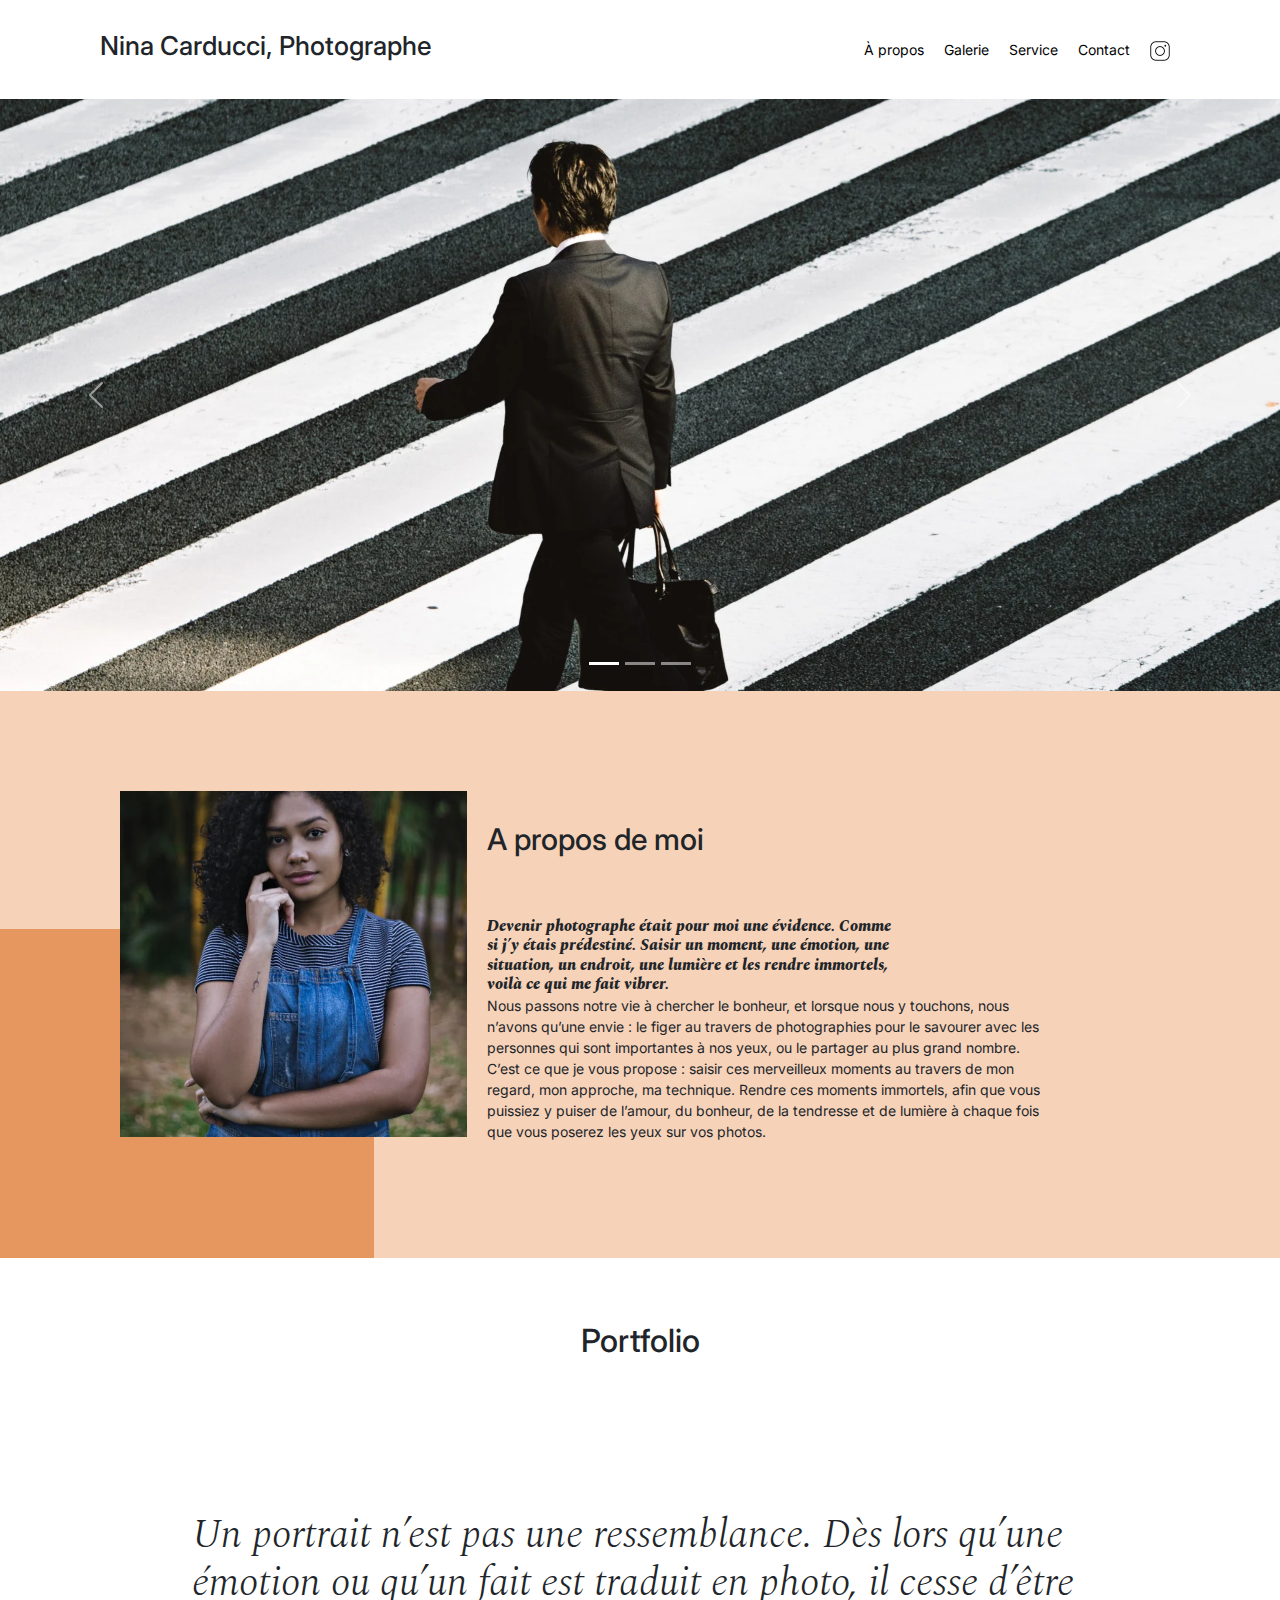
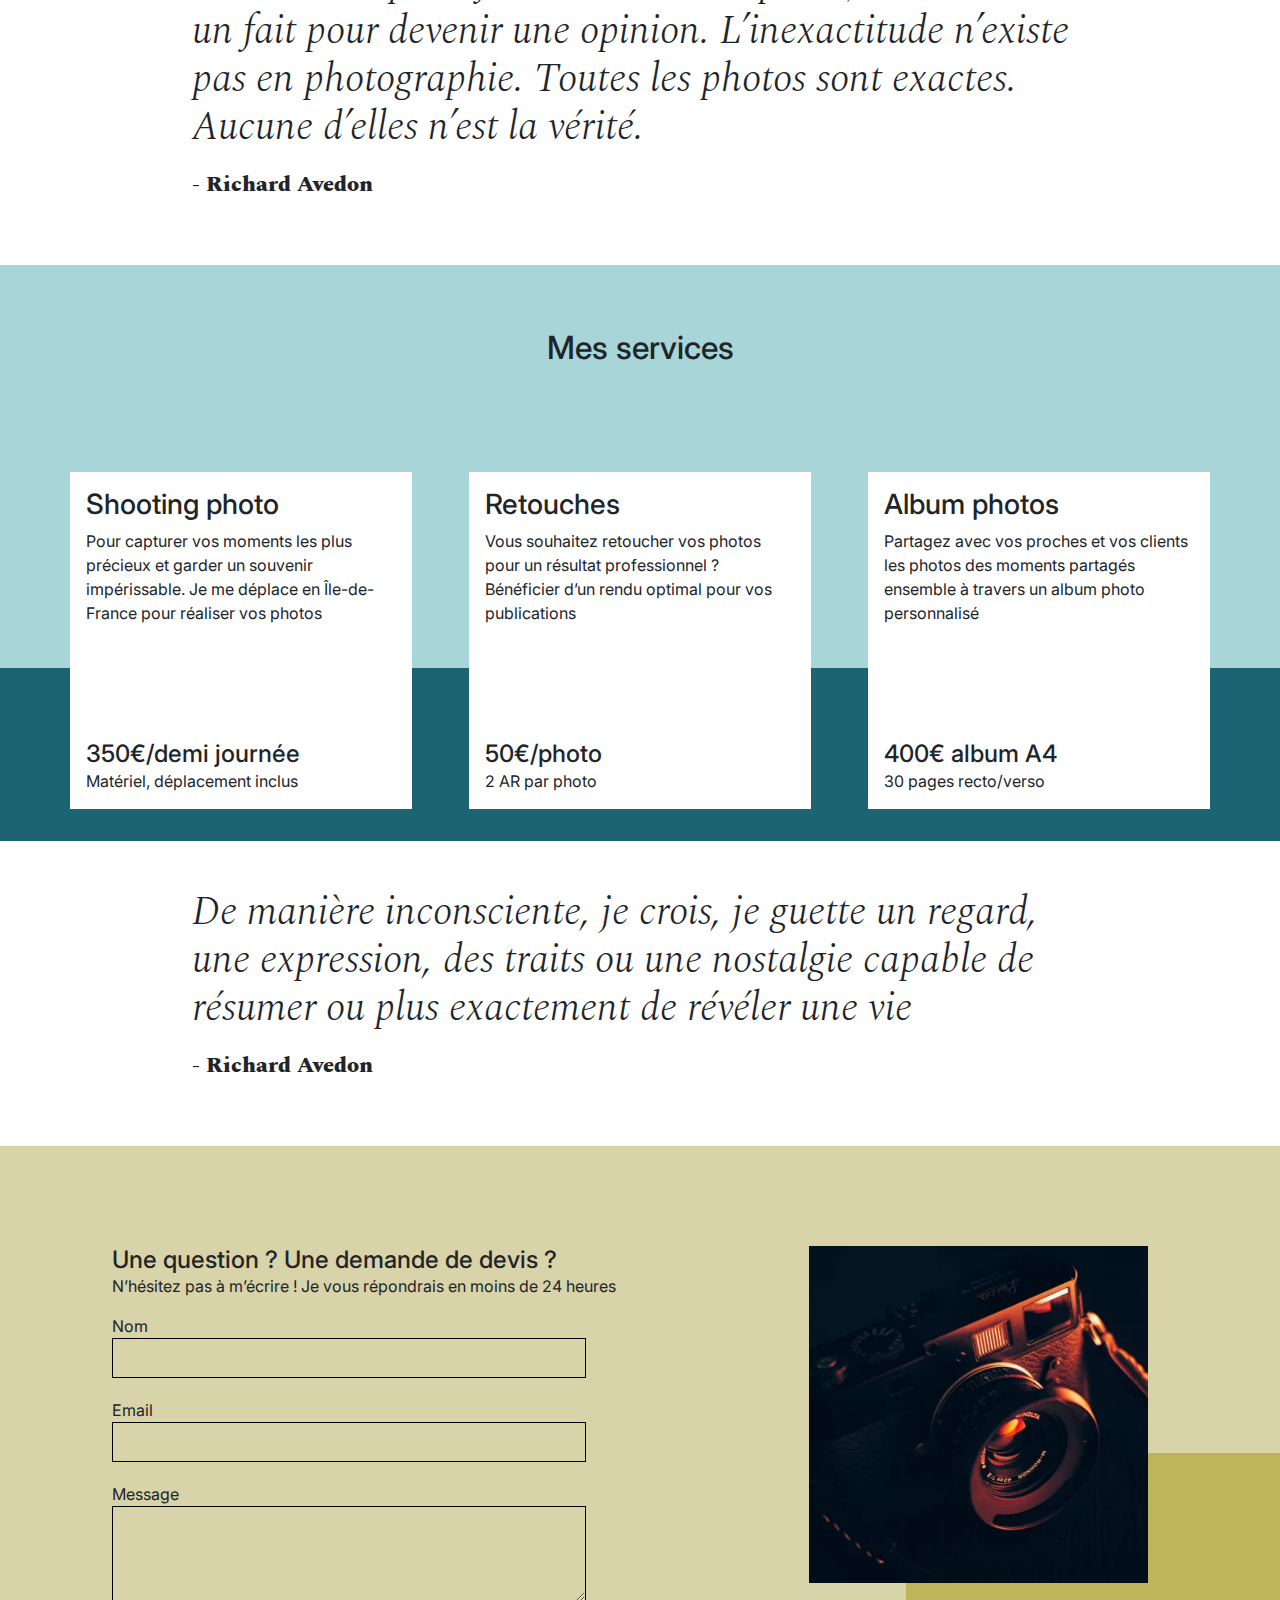
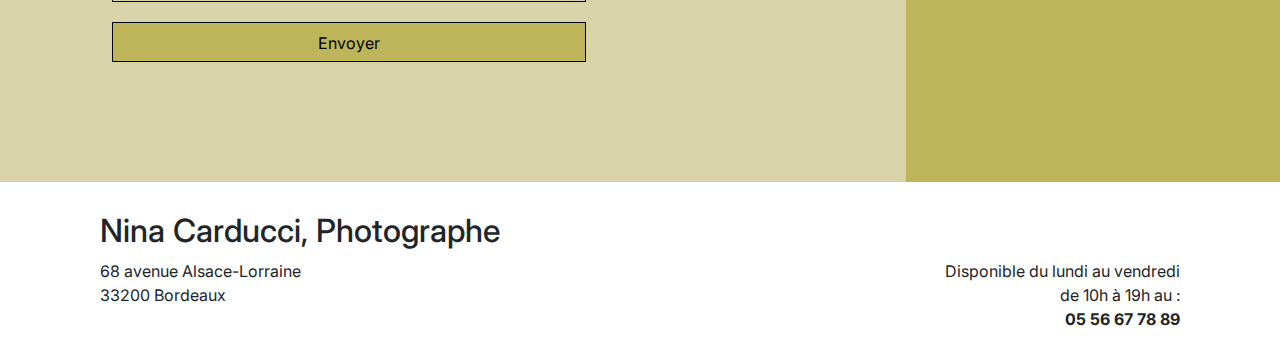
==== nina-carducci-photographe.html @ fe0140e6 "added microdata for local" ====
<!DOCTYPE html>
<!-- added a lang attribute -->
<html lang="fr">
<head>
	<!-- added a title, a meta description and a meta keywoords -->
	<meta charset="UTF-8">
	<title>Nina Caducci, Photographe à Bordeaux</title>
	<meta name="description" content="Une presentation de mon travail de photographe. Une grille des tarifs, un formulaire de contact et mes coordonnées à Bordeaux">
	<meta name="keywords" content="photographe, photographie, évènement, edition, traitement, portfolio, tarifs, Bordeaux">
	<meta name="viewport" content="width=device-width, initial-scale=1.0">
	<link rel="stylesheet" href="./assets/bootstrap/bootstrap.min.css">
	<link rel="stylesheet" href="./assets/style.min.css">
	<script src="https://code.jquery.com/jquery-3.4.1.min.js" integrity="sha256-CSXorXvZcTkaix6Yvo6HppcZGetbYMGWSFlBw8HfCJo=" crossorigin="anonymous"></script>
</head>
<body itemscope itemtype=”http://schema.org/LocalBusiness”>
	<!-- replaced a div for a header -->
<header class="top-header">
	<!-- replaced a h3 for a h1 and added a keyword -->
	<h1 class="name" itemprop="name">Nina Carducci, Photographe</h1>
		<!-- replaced a div for a nav -->
	<nav class="nav">   
		<ul>
			<li><a href="#about">À propos</a></li>
			<li><a href="#gallery">Galerie</a></li>
			<li><a href="#services">Service</a></li>
			<li><a href="#contact">Contact</a></li>
			<li>
				<a class="social-link" href="https://www.instagram.com/ninacarducci.photo/?hl=fr" target="_blank">
					<!-- added a WebP version -->
					<img src="./assets/images/instagram.png" width="40" height="40" alt="Instagram">
				</a>
			</li>
		</ul>
	</nav>
</header>
<!-- added a main section -->
<main>
	<div id="header">
		<div id="carouselExampleIndicators" class="carousel slide" data-bs-ride="carousel">
			<div class="carousel-indicators">
				<button type="button" data-bs-target="#carouselExampleIndicators" data-bs-slide-to="0" class="active" aria-current="true" aria-label="Slide 1"></button>
				<button type="button" data-bs-target="#carouselExampleIndicators" data-bs-slide-to="1" aria-label="Slide 2"></button>
				<button type="button" data-bs-target="#carouselExampleIndicators" data-bs-slide-to="2" aria-label="Slide 3"></button>
			</div>
			<div class="carousel-inner">
				<!-- added a WebP version and an alt description for all images -->
				<div class="carousel-item active">
					<picture>
						<source srcset="./assets/images/slider/pieton.webp" type="image/webp">
						<img src="./assets/images/slider/pieton.jpg" class="d-block w-100" width="1920" height="888" alt="un homme traverse un passage piéton" itemprop="image">
					</picture>
				</div>
				<div class="carousel-item">
					<picture>
						<source srcset="./assets/images/slider/foule.webp" type="image/webp">
						<img fetchpriority="low" src="./assets/images/slider/foule.jpg" class="d-block w-100" width="1920" height="888" alt="gros plan sur un publique de jeunes adultes en joie qui acclame" itemprop="image">
					</picture>
				</div>
				<div class="carousel-item">
					<picture>
						<source srcset="./assets/images/slider/mariés.webp" type="image/webp">
						<img fetchpriority="low" src="./assets/images/slider/mariés.jpg" class="d-block w-100" width="1920" height="888" alt="des mariés s'embrasse au milieu d'un cercle d'invités" itemprop="image">
					</picture>
				</div>
			</div>
			<button class="carousel-control-prev" type="button" data-bs-target="#carouselExampleIndicators" data-bs-slide="prev">
				<span class="carousel-control-prev-icon" aria-hidden="true"></span>
				<span class="visually-hidden">Previous</span>
			</button>
			<button class="carousel-control-next" type="button" data-bs-target="#carouselExampleIndicators" data-bs-slide="next">
				<span class="carousel-control-next-icon" aria-hidden="true"></span>
				<span class="visually-hidden">Next</span>
			</button>
		</div>
	</div>
	<!-- replaced a div for a section -->
	<div id="about">
		<div class="picture left">
			<!-- added a WebP version and an alt description -->
				<picture>
					<source srcset="./assets/images/nina-carducci.webp" type="image/webp">
					<img src="./assets/images/nina-carducci.jpg" width="560" height="558" alt="portrait de Nina Carducci">
				</picture>
		</div>
		<!-- replaced a div for an article -->
		<article id="about-me">
			<!-- replaced a h3 for h2 -->
			<h2 class="about-me__title">A propos de moi</h2>
			<!-- replaced a h6 for a strong -->
			<strong class="about-me__introduction">Devenir photographe était pour moi une évidence. Comme si j’y étais prédestiné. Saisir un moment, une émotion, une situation, un endroit, une lumière et les rendre immortels, voilà ce qui me fait vibrer.</strong>
			<p>Nous passons notre vie à chercher le bonheur, et lorsque nous y touchons, nous n’avons qu’une envie : le figer au travers de photographies pour le savourer avec les personnes qui sont importantes à nos yeux, ou le partager au plus grand nombre.
				C’est ce que je vous propose : saisir ces merveilleux moments au travers de mon regard, mon approche, ma technique. Rendre ces moments immortels, afin que vous puissiez y puiser de l’amour, du bonheur, de la tendresse et de lumière à chaque fois que vous poserez les yeux sur vos photos.</p>
			</article>
		</div>
	<!-- replaced a div for a section -->
	<section id="gallery">
		<!-- replaced a h3 for h2 -->
		<h2 class="title">Portfolio</h2>
		<div class="container py-3">
			<div class="gallery" style="display: none">
				<!-- added a WebP version and an alt description for all images -->
				<img data-gallery-tag="Concert" width="466" height="621"  class="gallery-item" src="./assets/images/gallery/concerts/concert-1.jpg" alt="concert et jeu de lumière vu depuis la foule" itemprop="image">
				<img data-gallery-tag="Entreprises" width="466" height="669" class="gallery-item" src="./assets/images/gallery/entreprise/entreprise-1.jpg" alt="portrait d'un cadre en costume" itemprop="image">
				<img data-gallery-tag="Entreprises" width="650" height="440" class="gallery-item" src="./assets/images/gallery/entreprise/entreprise-2.jpg" alt="une employée sourrit à un collègue hors champ" itemprop="image">
				<img data-gallery-tag="Mariages" width="550" height="440" class="gallery-item" src="./assets/images/gallery/mariage/marriage-1.jpg" alt="gros plan sur les mains des mariés qui s'attrapent du bout des doigts" itemprop="image">
				<img data-gallery-tag="Portrait" width="466" height="698" class="gallery-item" src="./assets/images/gallery/portraits/portrait-1.jpg" alt="portrait d'un homme qui ferme les yeux" itemprop="image">
				<img data-gallery-tag="Mariages" width="466" height="699" class="gallery-item" src="./assets/images/gallery/mariage/marriage-2.jpg" alt="portrait de mariés complices devant un palmier" itemprop="image">
				<img data-gallery-tag="Portrait" width="466" height="700" class="gallery-item" src="./assets/images/gallery/portraits/portrait-2.jpg" alt="portrait d'une jeune femme derrière un grillage" itemprop="image">
				<img data-gallery-tag="Concert" width="660" height="440" class="gallery-item" src="./assets/images/gallery/concerts/concert-2.jpg" alt="gros plan sur un chanteur sur scène avec jeu de fumées" itemprop="image">
				<img data-gallery-tag="Entreprises" width="719" height="440" class="gallery-item" src="./assets/images/gallery/entreprise/entreprise-3.jpg" alt="une employée devant son ordinateur rit à un collègue hors champ" itemprop="image">
			</div>
		</div>
		<!-- replaced a div for an aside -->
		<aside class="quote">
			<figure>
				<blockquote>
					<!-- replaced h1 for p and added some parameters to quote__text class -->
					<p class="quote__text">Un portrait n’est pas une ressemblance. Dès lors qu’une émotion ou qu’un fait est traduit en photo, il cesse d’être un fait pour devenir une opinion. L’inexactitude n’existe pas en photographie. Toutes les photos sont exactes. Aucune d’elles n’est la vérité.</p>
				</blockquote>
				<figcaption class="quote__author">- Richard Avedon</figcaption>
			</figure>
		</aside>
	</section>
	<!-- replaced a div for a section -->
	<section id="services">
		<!-- replaced a h3 for h2 -->
		<h2 class="title">Mes services</h2>
		<div class="container">
			<!-- replaced a div for an article -->
			<article class="service">
				<div class="service__description">
					<h3>Shooting photo</h3>
					<p>Pour capturer vos moments les plus précieux et garder un souvenir impérissable. Je me déplace en Île-de-France pour réaliser vos photos</p>
				</div>
				<div class="service__price">
					<h4 itemprop="priceRange">350€/demi journée</h4>
					<span>Matériel, déplacement inclus</span>
				</div>
	
			</article>
			<!-- replaced a div for an article -->
			<article class="service">
				<div class="service__description">
					<h3>Retouches</h3>
					<p>Vous souhaitez retoucher vos photos pour un résultat professionnel ? Bénéficier d’un rendu optimal pour vos publications</p>
				</div>
				<div class="service__price">
					<h4 itemprop="priceRange">50€/photo</h4>
					<span>2 AR par photo</span>
				</div>
			</article>
			<!-- replaced a div for an article -->
			<article class="service">
				<div class="service__description">
					<h3>Album photos</h3>
					<p>Partagez avec vos proches et vos clients les photos des moments partagés ensemble à travers un album photo personnalisé</p>
				</div>
				<div class="service__price">
					<h4 itemprop="priceRange">400€ album A4</h4>
					<span>30 pages recto/verso</span>
				</div>
			</article>
		</div>
	</section>
	<!-- replaced a div for an aside -->
	<aside class="quote">
		<figure>
			<blockquote>
				<!-- replaced h1 for p and added some parameters to quote__text class -->
				<p class="quote__text">De manière inconsciente, je crois, je guette un regard, une expression, des traits ou une nostalgie capable de résumer ou plus exactement de révéler une vie</p>
			</blockquote>
			<figcaption class="quote__author">- Richard Avedon</figcaption>
		</figure>
	</aside>
	<!-- replaced a div for a section -->
	<section id="contact">
		<div class="container">
			<div class="form-container">
				<h4>Une question ? Une demande de devis ?</h4>
				<p> N’hésitez pas à m’écrire ! Je vous répondrais en moins de 24 heures</p>
				<form action="#" method="post">
					<label for="nom">Nom</label>
					<input type="text" name="nom" id="nom">
					<label for="email">Email</label>
					<input type="email" name="email" id="email">
					<label for="message">Message</label>
					<textarea name="message" id="message" cols="30" rows="10"></textarea>
					<input type="submit" value="Envoyer">
				</form>
			</div>
			<div class="picture right">
				<picture>
					<source srcset="./assets/images/camera.webp" type="image/webp">
					<img src="./assets/images/camera.jpg" width="419" height="418" alt="clair obscur d'un appareil Leïca">
				</picture>
			</div>
		</div>
	</section>
</main>
<!-- added a footer with an adress info -->
<footer>
	<h2 itemprop="name">Nina Carducci, Photographe</h2>
	<div class="infos">
		<article class="location" itemprop="address" itemscope itemtype="https://schema.org/PostalAddress">
			<p itemprop="streetAddress">68 avenue Alsace-Lorraine</p>
			<span itemprop="postalCode">33200</span><span> </span><span itemprop=”addressLocality”>Bordeaux</span>
		</article>
		<article class="phone">
			<time itemprop="openingHours" datetime="Mo-Fr 10:00-19:00">Disponible du lundi au vendredi</time>
			<p>de 10h à 19h au :</p>
			<strong itemprop="telephone">05 56 67 78 89</strong>
		</article>
	</div>
</footer>
<script src="./assets/bootstrap/bootstrap.bundle.min.js"></script>
<script src="./assets/scripts.js"></script>
<script src="./assets/maugallery.js"></script>
<link rel="preconnect" href="https://fonts.gstatic.com" crossorigin>
<link rel="preload" as="style" href="https://fonts.googleapis.com/css2?family=Inter&family=Spectral:ital,wght@0,400;1,300;1,400;1,800&display=swap">
<link rel="stylesheet" href="https://fonts.googleapis.com/css2?family=Inter&family=Spectral:ital,wght@0,400;1,300;1,400;1,800&display=swap">
</body>
</html>
---- assets/style.min.css ----
body{max-width:1920px;margin:auto}*{font-family:Inter;font-style:normal}.top-header{background-color:#fff;position:sticky;top:0;z-index:1000;display:flex;justify-content:space-between;padding-inline:100px;padding-block:30px;align-items:center}.top-header .name{font-size:26px}.nav ul{display:flex;list-style-type:none;font-size:14px;margin-bottom:0}.nav li{padding-inline:10px}.nav a{text-decoration:none;color:#000}.social-link img{width:20px;height:auto}#about{display:flex;background-color:#f6d2b8;padding-inline:100px;padding-block:100px;position:relative}.picture.left::before{content:' ';background-color:#e5975f;width:374px;height:329px;position:absolute;bottom:0;left:0;z-index:-1}.picture{flex:1;margin:0 20px;z-index:0}.picture img{width:100%;height:auto}#about-me{flex:2}.about-me__title{margin-top:1em;margin-bottom:60px;font-size:30px}.about-me__introduction{display:inline-block;font-family:Spectral;font-weight:800;font-style:italic;line-height:1.2;width:60%}#about-me p{width:80%;font-size:14px}.title{text-align:center;padding-block:2em}.gallery .nav{justify-content:center}.nav-pills .nav-link.active,.nav-pills .show>.nav-link{color:#fff;background-color:#807732;border-radius:0}.nav-pills .nav-link{color:#000}.item-column{position:relative;margin-bottom:0!important;padding:0}.item-column::after{content:"";display:block;padding-bottom:100%}.gallery-item{position:absolute;width:100%;height:100%;object-fit:cover;padding:.5em}.mg-next,.mg-prev{width:30px;height:30px;border-radius:00%;justify-content:center;align-items:center;display:flex;font-size:24px}.quote{font-family:Spectral;font-style:italic;width:70%;margin:auto;padding-block:3em}.quote__text{font-family:Spectral;font-style:italic;font-weight:300;font-size:2.5rem;margin:0 0 .5rem 0;line-height:1.2}.quote__author{font-family:Spectral;font-weight:800;font-size:22px}#services{margin:auto;background-color:#a8d5d8;position:relative}#services .container::before{content:' ';background-color:#1c6474;position:absolute;width:100%;height:30%;bottom:0;left:0;z-index:0}#services .container{justify-content:space-between;display:flex;padding:2em 0}.service{background-color:#fff;max-width:390px;width:30%;height:337px;padding:1em;display:flex;flex-direction:column;justify-content:space-between;z-index:1}#contact{margin:auto;background-color:#d8d3a8;position:relative;padding-inline:100px;padding-block:100px}#contact .container{display:flex}.picture.right::before{content:' ';background-color:#beb45a;width:374px;height:329px;position:absolute;bottom:0;right:0;z-index:-1}.form-container{flex:2}form{display:flex;flex-direction:column;width:70%;align-items:flex-start}form input{width:100%;background-color:transparent;border:solid 1px;height:2.5em;margin-bottom:20px}form textarea{width:100%;background-color:transparent;border:solid 1px;height:5em;line-height:2.5em;font-size:1.2em;margin-bottom:20px}input[type=submit]{background-color:#beb45a;padding:.5em 1em}footer{display:flex;flex-direction:column;width:100%;padding:30px 100px}footer p,h4{margin:0}footer .infos{display:flex;flex-direction:row;justify-content:space-between}footer .infos .phone{display:flex;flex-direction:column;align-items:flex-end}@media all and (max-width:1180px){.picture{flex:2}#about,#contact .container{align-items:center}.about-me__title{margin-top:0;margin-bottom:1em}#about-me h6,#about-me p{width:100%}}@media all and (max-width:1000px){#about{flex-direction:column}.picture{width:50%}.picture.left::before{width:100%;height:30%;position:absolute;bottom:auto;top:0;left:0;z-index:-1}.about-me__title{text-align:center;margin-top:1em}#services .container{flex-direction:column}.service{width:100%;max-width:100%;height:auto;margin:2em 0}.service__description{margin-bottom:1em}#services .container::before{width:30%;height:100%;bottom:0;right:0;left:auto;z-index:0}#contact .container{flex-direction:column}#contact .picture.right{margin-top:1em}.picture.right::before{width:100%;height:30%;position:absolute;bottom:0;right:0;z-index:-1}}@media all and (max-width:650px){.top-header{flex-direction:column;padding-inline:0}.top-header .nav,.top-header .nav ul{width:100%;padding:0}.top-header .nav li{flex:1;padding-block:1em;text-align:center}.picture.left::before,.picture.right::before{height:150px}#services .container{align-items:center}.service{max-width:90%}#about,#contact{padding-inline:2em;padding-block:2em}form{width:100%}.picture{width:80%}footer .infos{flex-direction:column}footer .infos .phone{display:flex;flex-direction:column;align-items:flex-start;margin-top:10px}}
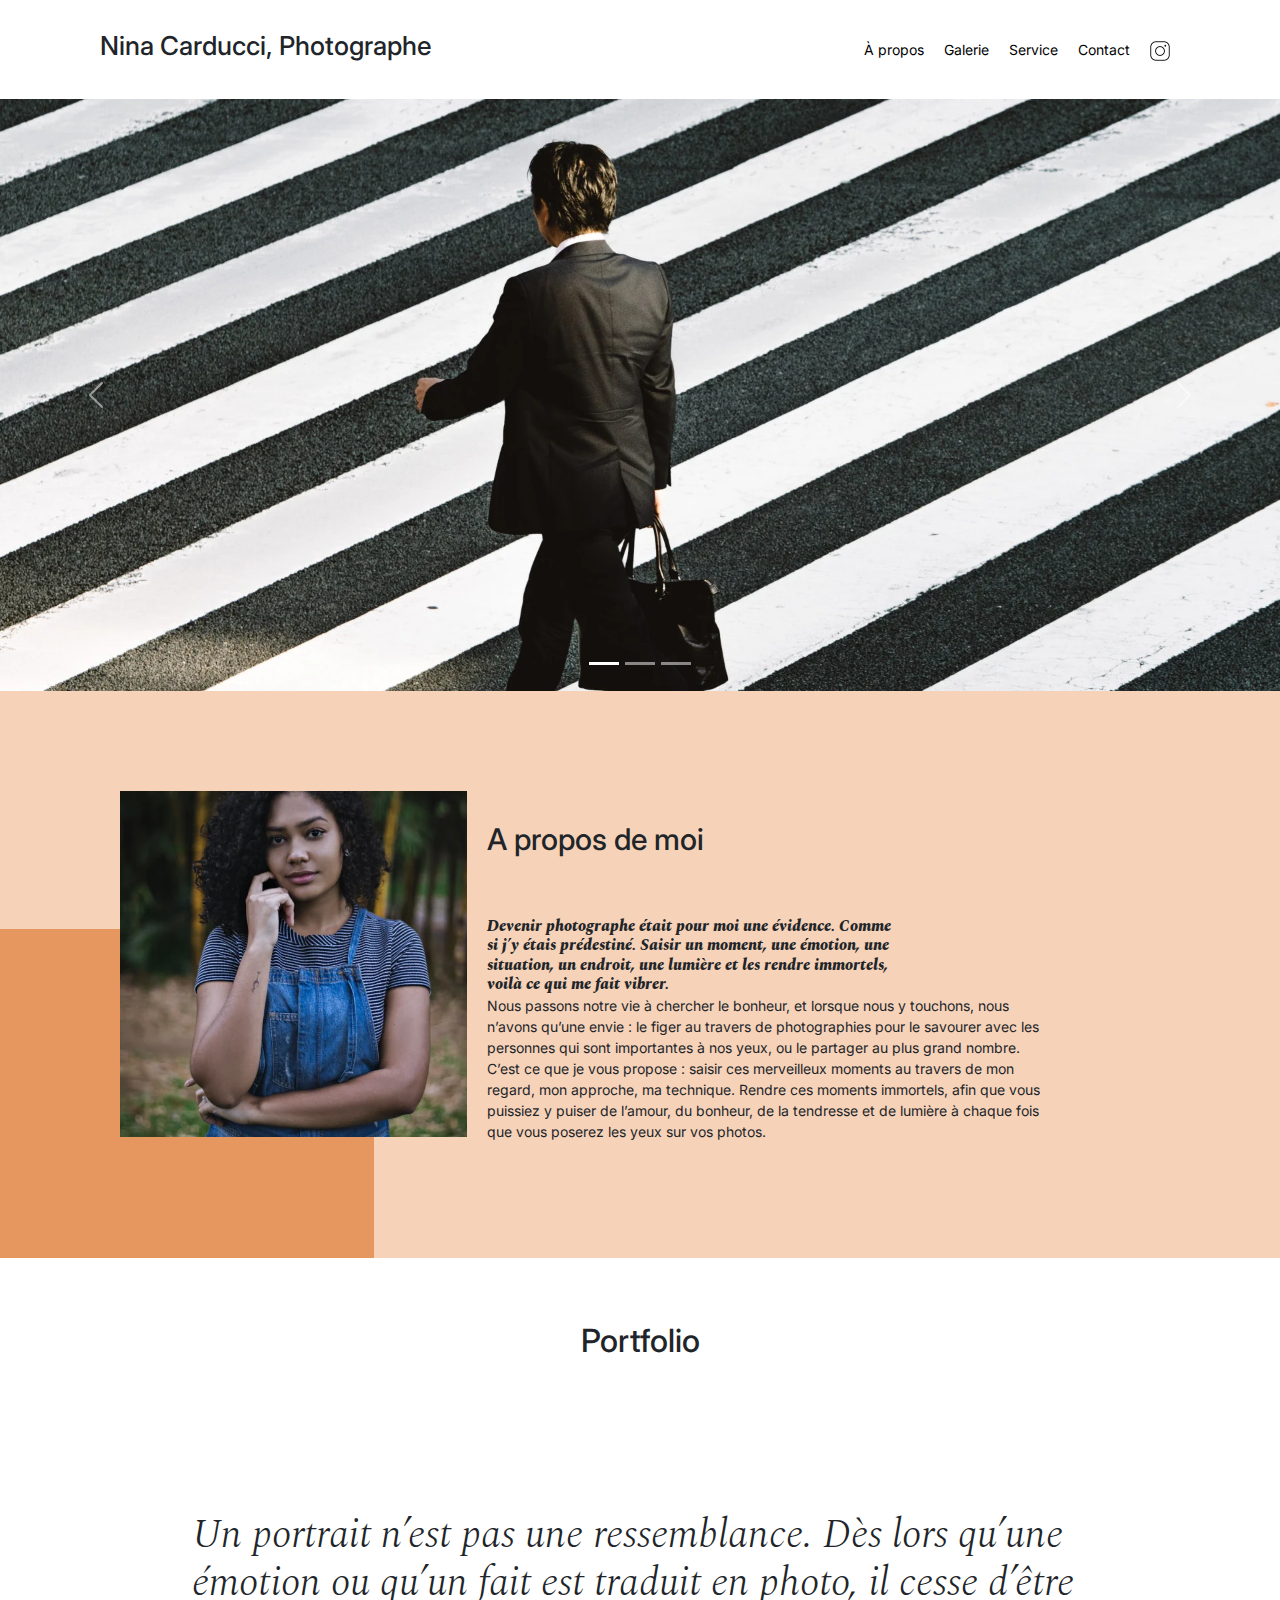
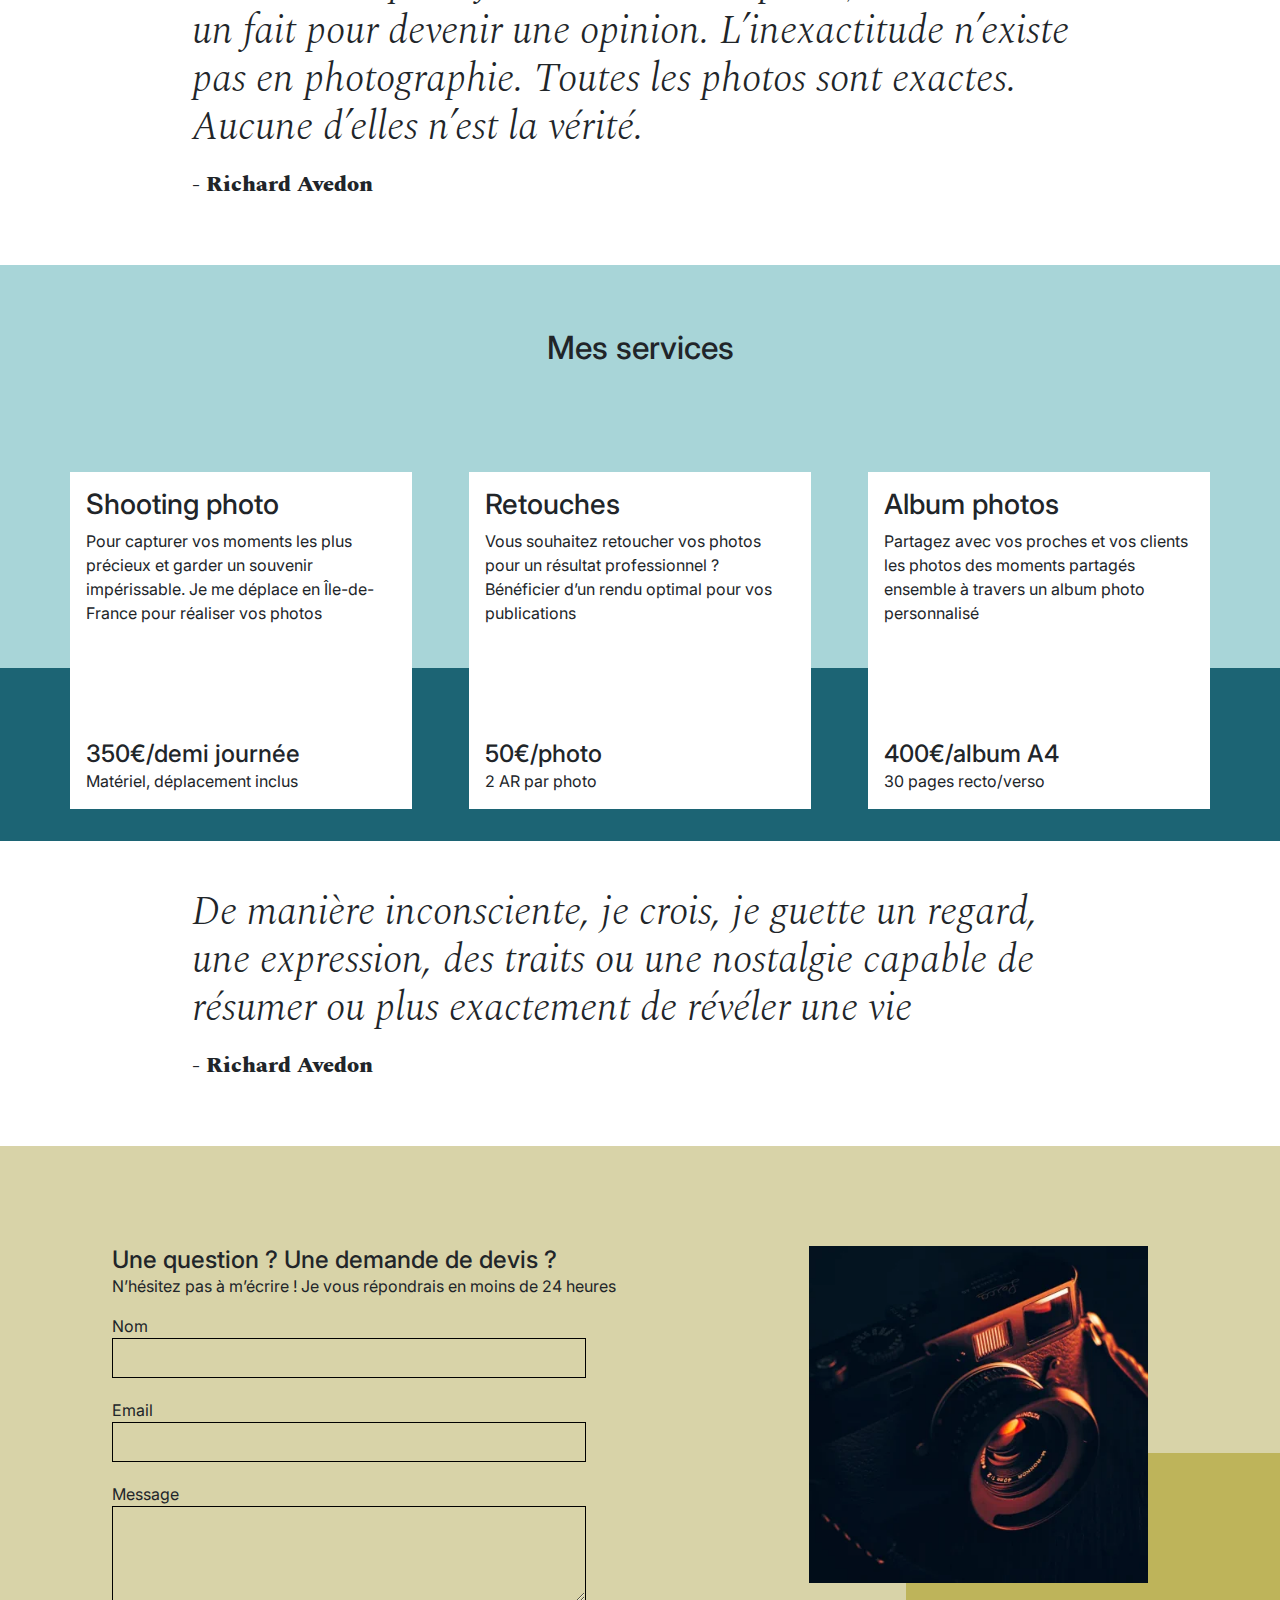
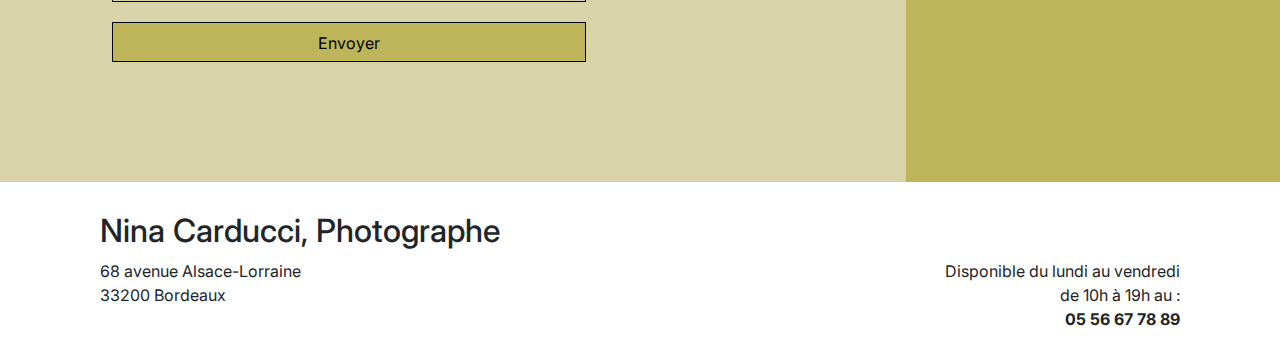
==== commit 996f3005: "extended location" ====
--- a/nina-carducci-photographe.html
+++ b/nina-carducci-photographe.html
@@ -4,13 +4,22 @@
 <head>
 	<!-- added a title, a meta description and a meta keywoords -->
 	<meta charset="UTF-8">
-	<title>Nina Caducci, Photographe à Bordeaux</title>
-	<meta name="description" content="Une presentation de mon travail de photographe. Une grille des tarifs, un formulaire de contact et mes coordonnées à Bordeaux">
+	<title>Nina Caducci, Photographe à Bordeaux et en Île-de-France</title>
+	<meta name="description" content="Une presentation de mon travail de photographe et une grille de mes tarifs.">
 	<meta name="keywords" content="photographe, photographie, évènement, edition, traitement, portfolio, tarifs, Bordeaux">
 	<meta name="viewport" content="width=device-width, initial-scale=1.0">
 	<link rel="stylesheet" href="./assets/bootstrap/bootstrap.min.css">
 	<link rel="stylesheet" href="./assets/style.min.css">
 	<script src="https://code.jquery.com/jquery-3.4.1.min.js" integrity="sha256-CSXorXvZcTkaix6Yvo6HppcZGetbYMGWSFlBw8HfCJo=" crossorigin="anonymous"></script>
+	<!-- Open Graph data -->
+	<meta property="og:title" content="Nina Caducci, Photographe à Bordeaux et en Île-de-France"/>
+	<meta property="og:type" content="website"/>
+	<meta property="og:url" content="https://alwestdeden.github.io/Projet9_new/nina-carducci-photographe.html"/>
+	<meta property="og:image" content="https://alwestdeden.github.io/Projet9_new/assets/images/nina-carducci.jpg"/>
+	<meta property="og:description" content="Une presentation de mon travail de photographe et une grille de mes tarifs."/>
+	<!-- Twitter Card data -->
+	<meta name="twitter:card" content="summary">
+	<meta name="twitter:image" content="https://alwestdeden.github.io/Projet9_new/assets/images/nina-carducci.jpg">
 </head>
 <body itemscope itemtype=”http://schema.org/LocalBusiness”>
 	<!-- replaced a div for a header -->
@@ -156,7 +165,7 @@
 					<p>Partagez avec vos proches et vos clients les photos des moments partagés ensemble à travers un album photo personnalisé</p>
 				</div>
 				<div class="service__price">
-					<h4 itemprop="priceRange">400€ album A4</h4>
+					<h4 itemprop="priceRange">400€/album A4</h4>
 					<span>30 pages recto/verso</span>
 				</div>
 			</article>
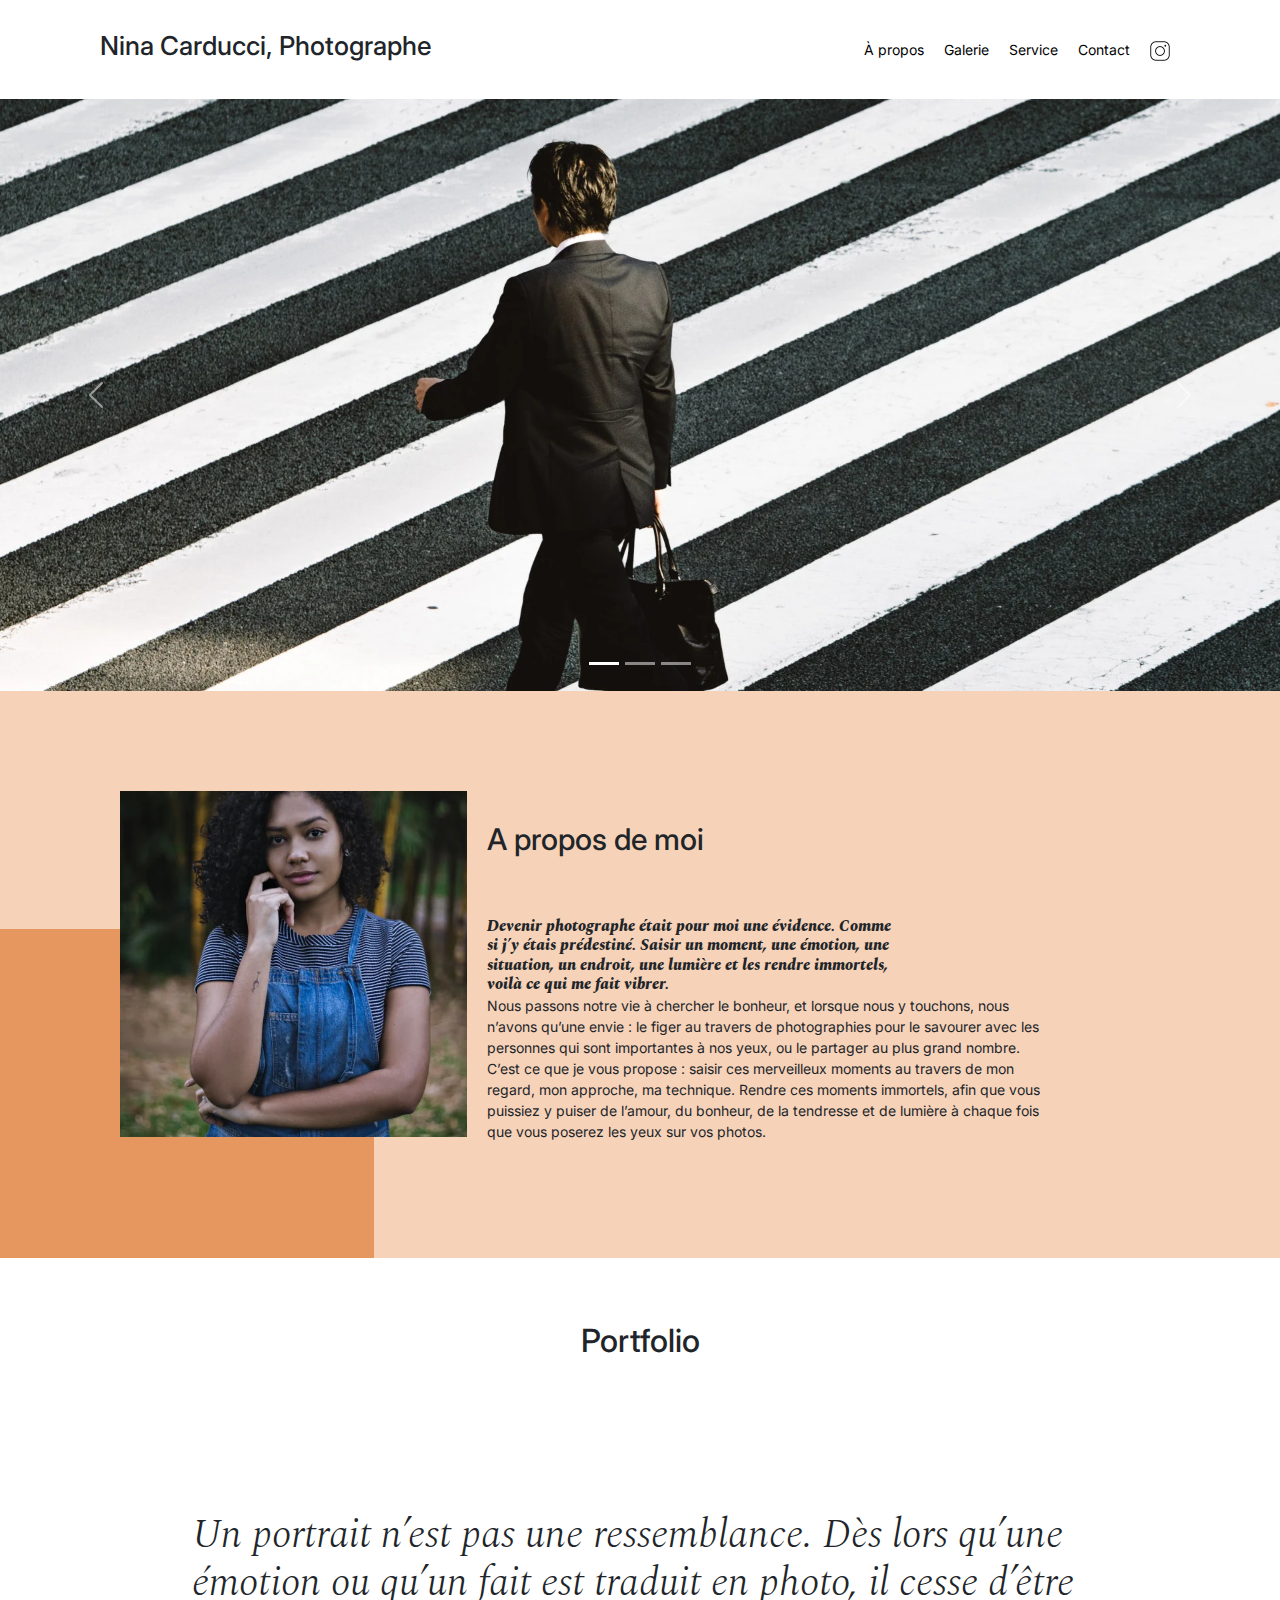
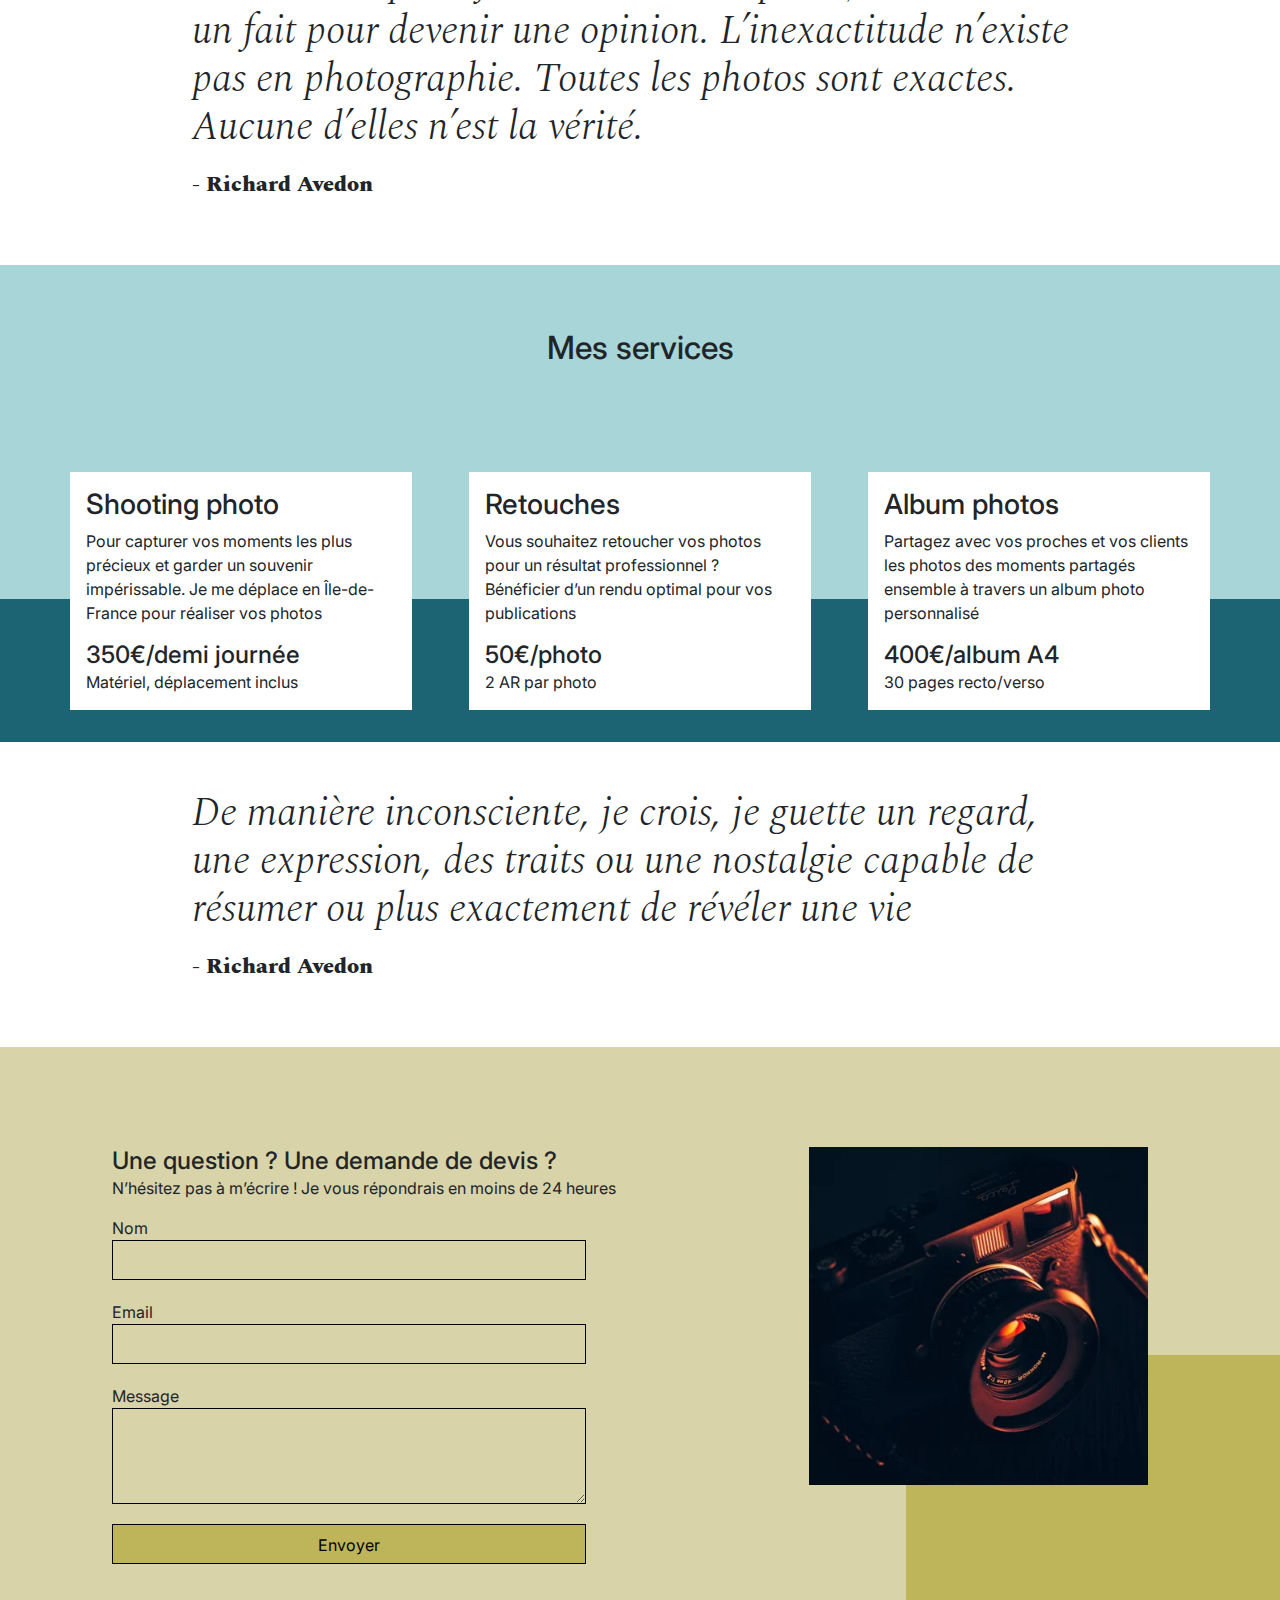
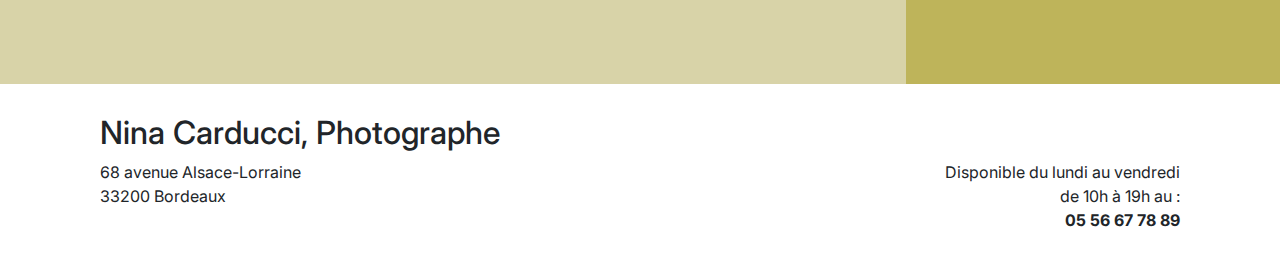
==== commit 33abbbf8: "added tab navigation" ====
--- a/nina-carducci-photographe.html
+++ b/nina-carducci-photographe.html
@@ -12,29 +12,29 @@
 	<link rel="stylesheet" href="./assets/style.min.css">
 	<script src="https://code.jquery.com/jquery-3.4.1.min.js" integrity="sha256-CSXorXvZcTkaix6Yvo6HppcZGetbYMGWSFlBw8HfCJo=" crossorigin="anonymous"></script>
 	<!-- Open Graph data -->
-	<meta property="og:title" content="Nina Caducci, Photographe à Bordeaux et en Île-de-France"/>
-	<meta property="og:type" content="website"/>
-	<meta property="og:url" content="https://alwestdeden.github.io/Projet9_new/nina-carducci-photographe.html"/>
-	<meta property="og:image" content="https://alwestdeden.github.io/Projet9_new/assets/images/nina-carducci.jpg"/>
-	<meta property="og:description" content="Une presentation de mon travail de photographe et une grille de mes tarifs."/>
+	<meta property="og:title" content="Nina Caducci, Photographe à Bordeaux et en Île-de-France">
+	<meta property="og:type" content="website">
+	<meta property="og:url" content="https://alwestdeden.github.io/Projet9_new/nina-carducci-photographe.html">
+	<meta property="og:image" content="https://alwestdeden.github.io/Projet9_new/assets/images/nina-carducci.jpg">
+	<meta property="og:description" content="Une presentation de mon travail de photographe et une grille de mes tarifs.">
 	<!-- Twitter Card data -->
 	<meta name="twitter:card" content="summary">
 	<meta name="twitter:image" content="https://alwestdeden.github.io/Projet9_new/assets/images/nina-carducci.jpg">
 </head>
-<body itemscope itemtype=”http://schema.org/LocalBusiness”>
+<body itemscope itemtype="https://schema.org/LocalBusiness">
 	<!-- replaced a div for a header -->
 <header class="top-header">
 	<!-- replaced a h3 for a h1 and added a keyword -->
-	<h1 class="name" itemprop="name">Nina Carducci, Photographe</h1>
+	<h1 class="name" itemprop="name" tabindex="1">Nina Carducci, Photographe</h1>
 		<!-- replaced a div for a nav -->
 	<nav class="nav">   
 		<ul>
-			<li><a href="#about">À propos</a></li>
-			<li><a href="#gallery">Galerie</a></li>
-			<li><a href="#services">Service</a></li>
-			<li><a href="#contact">Contact</a></li>
+			<li><a href="#about" tabindex="1">À propos</a></li>
+			<li><a href="#gallery" tabindex="2">Galerie</a></li>
+			<li><a href="#services" tabindex="3">Service</a></li>
+			<li><a href="#contact" tabindex="4">Contact</a></li>
 			<li>
-				<a class="social-link" href="https://www.instagram.com/ninacarducci.photo/?hl=fr" target="_blank">
+				<a class="social-link" href="https://www.instagram.com/ninacarducci.photo/?hl=fr" target="_blank" tabindex="5">
 					<!-- added a WebP version -->
 					<img src="./assets/images/instagram.png" width="40" height="40" alt="Instagram">
 				</a>
@@ -45,30 +45,30 @@
 <!-- added a main section -->
 <main>
 	<div id="header">
-		<div id="carouselExampleIndicators" class="carousel slide" data-bs-ride="carousel">
+		<div id="carouselExampleIndicators" class="carousel slide" data-bs-ride="carousel" aria-roledescription="carousel">
 			<div class="carousel-indicators">
-				<button type="button" data-bs-target="#carouselExampleIndicators" data-bs-slide-to="0" class="active" aria-current="true" aria-label="Slide 1"></button>
-				<button type="button" data-bs-target="#carouselExampleIndicators" data-bs-slide-to="1" aria-label="Slide 2"></button>
-				<button type="button" data-bs-target="#carouselExampleIndicators" data-bs-slide-to="2" aria-label="Slide 3"></button>
+				<button type="button" data-bs-target="#carouselExampleIndicators" data-bs-slide-to="0" class="active" aria-current="true" aria-label="Image 1" tabindex="8"></button>
+				<button type="button" data-bs-target="#carouselExampleIndicators" data-bs-slide-to="1" aria-label="Image 2" tabindex="9"></button>
+				<button type="button" data-bs-target="#carouselExampleIndicators" data-bs-slide-to="2" aria-label="Image 3" tabindex="10"></button>
 			</div>
 			<div class="carousel-inner">
 				<!-- added a WebP version and an alt description for all images -->
-				<div class="carousel-item active">
+				<div class="carousel-item active" aria-live="polite">
 					<picture>
 						<source srcset="./assets/images/slider/pieton.webp" type="image/webp">
-						<img src="./assets/images/slider/pieton.jpg" class="d-block w-100" width="1920" height="888" alt="un homme traverse un passage piéton" itemprop="image">
+						<img src="./assets/images/slider/pieton.jpg" class="d-block w-100" width="1920" height="888" alt="un homme traverse un passage piéton" itemprop="image" aria-roledescription="slide" aria-label="Image 1">
 					</picture>
 				</div>
 				<div class="carousel-item">
 					<picture>
 						<source srcset="./assets/images/slider/foule.webp" type="image/webp">
-						<img fetchpriority="low" src="./assets/images/slider/foule.jpg" class="d-block w-100" width="1920" height="888" alt="gros plan sur un publique de jeunes adultes en joie qui acclame" itemprop="image">
+						<img fetchpriority="low" src="./assets/images/slider/foule.jpg" class="d-block w-100" width="1920" height="888" alt="gros plan sur un publique de jeunes adultes en joie qui acclame" itemprop="image" aria-roledescription="slide" aria-label="Image 2">
 					</picture>
 				</div>
 				<div class="carousel-item">
 					<picture>
 						<source srcset="./assets/images/slider/mariés.webp" type="image/webp">
-						<img fetchpriority="low" src="./assets/images/slider/mariés.jpg" class="d-block w-100" width="1920" height="888" alt="des mariés s'embrasse au milieu d'un cercle d'invités" itemprop="image">
+						<img fetchpriority="low" src="./assets/images/slider/mariés.jpg" class="d-block w-100" width="1920" height="888" alt="des mariés s'embrasse au milieu d'un cercle d'invités" itemprop="image" aria-roledescription="slide" aria-label="Image 3">
 					</picture>
 				</div>
 			</div>
@@ -96,8 +96,8 @@
 			<!-- replaced a h3 for h2 -->
 			<h2 class="about-me__title">A propos de moi</h2>
 			<!-- replaced a h6 for a strong -->
-			<strong class="about-me__introduction">Devenir photographe était pour moi une évidence. Comme si j’y étais prédestiné. Saisir un moment, une émotion, une situation, un endroit, une lumière et les rendre immortels, voilà ce qui me fait vibrer.</strong>
-			<p>Nous passons notre vie à chercher le bonheur, et lorsque nous y touchons, nous n’avons qu’une envie : le figer au travers de photographies pour le savourer avec les personnes qui sont importantes à nos yeux, ou le partager au plus grand nombre.
+			<strong class="about-me__introduction" tabindex="6">Devenir photographe était pour moi une évidence. Comme si j’y étais prédestiné. Saisir un moment, une émotion, une situation, un endroit, une lumière et les rendre immortels, voilà ce qui me fait vibrer.</strong>
+			<p tabindex="7">Nous passons notre vie à chercher le bonheur, et lorsque nous y touchons, nous n’avons qu’une envie : le figer au travers de photographies pour le savourer avec les personnes qui sont importantes à nos yeux, ou le partager au plus grand nombre.
 				C’est ce que je vous propose : saisir ces merveilleux moments au travers de mon regard, mon approche, ma technique. Rendre ces moments immortels, afin que vous puissiez y puiser de l’amour, du bonheur, de la tendresse et de lumière à chaque fois que vous poserez les yeux sur vos photos.</p>
 			</article>
 		</div>
@@ -108,15 +108,15 @@
 		<div class="container py-3">
 			<div class="gallery" style="display: none">
 				<!-- added a WebP version and an alt description for all images -->
-				<img data-gallery-tag="Concert" width="466" height="621"  class="gallery-item" src="./assets/images/gallery/concerts/concert-1.jpg" alt="concert et jeu de lumière vu depuis la foule" itemprop="image">
-				<img data-gallery-tag="Entreprises" width="466" height="669" class="gallery-item" src="./assets/images/gallery/entreprise/entreprise-1.jpg" alt="portrait d'un cadre en costume" itemprop="image">
-				<img data-gallery-tag="Entreprises" width="650" height="440" class="gallery-item" src="./assets/images/gallery/entreprise/entreprise-2.jpg" alt="une employée sourrit à un collègue hors champ" itemprop="image">
-				<img data-gallery-tag="Mariages" width="550" height="440" class="gallery-item" src="./assets/images/gallery/mariage/marriage-1.jpg" alt="gros plan sur les mains des mariés qui s'attrapent du bout des doigts" itemprop="image">
-				<img data-gallery-tag="Portrait" width="466" height="698" class="gallery-item" src="./assets/images/gallery/portraits/portrait-1.jpg" alt="portrait d'un homme qui ferme les yeux" itemprop="image">
-				<img data-gallery-tag="Mariages" width="466" height="699" class="gallery-item" src="./assets/images/gallery/mariage/marriage-2.jpg" alt="portrait de mariés complices devant un palmier" itemprop="image">
-				<img data-gallery-tag="Portrait" width="466" height="700" class="gallery-item" src="./assets/images/gallery/portraits/portrait-2.jpg" alt="portrait d'une jeune femme derrière un grillage" itemprop="image">
-				<img data-gallery-tag="Concert" width="660" height="440" class="gallery-item" src="./assets/images/gallery/concerts/concert-2.jpg" alt="gros plan sur un chanteur sur scène avec jeu de fumées" itemprop="image">
-				<img data-gallery-tag="Entreprises" width="719" height="440" class="gallery-item" src="./assets/images/gallery/entreprise/entreprise-3.jpg" alt="une employée devant son ordinateur rit à un collègue hors champ" itemprop="image">
+				<img data-gallery-tag="Concert" width="466" height="621"  class="gallery-item" src="./assets/images/gallery/concerts/concert-1.jpg" alt="concert et jeu de lumière vu depuis la foule" itemprop="image" tabindex="11">
+				<img data-gallery-tag="Entreprises" width="466" height="669" class="gallery-item" src="./assets/images/gallery/entreprise/entreprise-1.jpg" alt="portrait d'un cadre en costume" itemprop="image" tabindex="12">
+				<img data-gallery-tag="Entreprises" width="650" height="440" class="gallery-item" src="./assets/images/gallery/entreprise/entreprise-2.jpg" alt="une employée sourrit à un collègue hors champ" itemprop="image" tabindex="13">
+				<img data-gallery-tag="Mariages" width="550" height="440" class="gallery-item" src="./assets/images/gallery/mariage/marriage-1.jpg" alt="gros plan sur les mains des mariés qui s'attrapent du bout des doigts" itemprop="image" tabindex="14">
+				<img data-gallery-tag="Portrait" width="466" height="698" class="gallery-item" src="./assets/images/gallery/portraits/portrait-1.jpg" alt="portrait d'un homme qui ferme les yeux" itemprop="image" tabindex="15">
+				<img data-gallery-tag="Mariages" width="466" height="699" class="gallery-item" src="./assets/images/gallery/mariage/marriage-2.jpg" alt="portrait de mariés complices devant un palmier" itemprop="image" tabindex="16">
+				<img data-gallery-tag="Portrait" width="466" height="700" class="gallery-item" src="./assets/images/gallery/portraits/portrait-2.jpg" alt="portrait d'une jeune femme derrière un grillage" itemprop="image" tabindex="17">
+				<img data-gallery-tag="Concert" width="660" height="440" class="gallery-item" src="./assets/images/gallery/concerts/concert-2.jpg" alt="gros plan sur un chanteur sur scène avec jeu de fumées" itemprop="image" tabindex="18">
+				<img data-gallery-tag="Entreprises" width="719" height="440" class="gallery-item" src="./assets/images/gallery/entreprise/entreprise-3.jpg" alt="une employée devant son ordinateur rit à un collègue hors champ" itemprop="image" tabindex="19">
 			</div>
 		</div>
 		<!-- replaced a div for an aside -->
@@ -138,11 +138,11 @@
 			<!-- replaced a div for an article -->
 			<article class="service">
 				<div class="service__description">
-					<h3>Shooting photo</h3>
+					<h3 tabindex="20">Shooting photo</h3>
 					<p>Pour capturer vos moments les plus précieux et garder un souvenir impérissable. Je me déplace en Île-de-France pour réaliser vos photos</p>
 				</div>
 				<div class="service__price">
-					<h4 itemprop="priceRange">350€/demi journée</h4>
+					<h4 itemprop="priceRange" tabindex="21">350€/demi journée</h4>
 					<span>Matériel, déplacement inclus</span>
 				</div>
 	
@@ -150,22 +150,22 @@
 			<!-- replaced a div for an article -->
 			<article class="service">
 				<div class="service__description">
-					<h3>Retouches</h3>
+					<h3 tabindex="22">Retouches</h3>
 					<p>Vous souhaitez retoucher vos photos pour un résultat professionnel ? Bénéficier d’un rendu optimal pour vos publications</p>
 				</div>
 				<div class="service__price">
-					<h4 itemprop="priceRange">50€/photo</h4>
+					<h4 itemprop="priceRange" tabindex="23">50€/photo</h4>
 					<span>2 AR par photo</span>
 				</div>
 			</article>
 			<!-- replaced a div for an article -->
 			<article class="service">
 				<div class="service__description">
-					<h3>Album photos</h3>
+					<h3 tabindex="24">Album photos</h3>
 					<p>Partagez avec vos proches et vos clients les photos des moments partagés ensemble à travers un album photo personnalisé</p>
 				</div>
 				<div class="service__price">
-					<h4 itemprop="priceRange">400€/album A4</h4>
+					<h4 itemprop="priceRange" tabindex="25">400€/album A4</h4>
 					<span>30 pages recto/verso</span>
 				</div>
 			</article>
@@ -189,12 +189,12 @@
 				<p> N’hésitez pas à m’écrire ! Je vous répondrais en moins de 24 heures</p>
 				<form action="#" method="post">
 					<label for="nom">Nom</label>
-					<input type="text" name="nom" id="nom">
+					<input type="text" name="nom" id="nom" tabindex="26">
 					<label for="email">Email</label>
-					<input type="email" name="email" id="email">
+					<input type="email" name="email" id="email" tabindex="27">
 					<label for="message">Message</label>
-					<textarea name="message" id="message" cols="30" rows="10"></textarea>
-					<input type="submit" value="Envoyer">
+					<textarea name="message" id="message" cols="30" rows="10" tabindex="28"></textarea>
+					<input type="submit" value="Envoyer" tabindex="29">
 				</form>
 			</div>
 			<div class="picture right">
@@ -210,15 +210,15 @@
 <footer>
 	<h2 itemprop="name">Nina Carducci, Photographe</h2>
 	<div class="infos">
-		<article class="location" itemprop="address" itemscope itemtype="https://schema.org/PostalAddress">
+		<div class="location" itemprop="address" itemscope itemtype="https://schema.org/PostalAddress">
 			<p itemprop="streetAddress">68 avenue Alsace-Lorraine</p>
 			<span itemprop="postalCode">33200</span><span> </span><span itemprop=”addressLocality”>Bordeaux</span>
-		</article>
-		<article class="phone">
-			<time itemprop="openingHours" datetime="Mo-Fr 10:00-19:00">Disponible du lundi au vendredi</time>
-			<p>de 10h à 19h au :</p>
-			<strong itemprop="telephone">05 56 67 78 89</strong>
-		</article>
+		</div>
+		<div class="phone">
+			<p itemprop="openingHours" content="Mo-Fr 10:00-19:00" tabindex="29">Disponible du lundi au vendredi</p>
+			<p tabindex="30">de 10h à 19h au :</p>
+			<strong itemprop="telephone" tabindex="31">05 56 67 78 89</strong>
+		</div>
 	</div>
 </footer>
 <script src="./assets/bootstrap/bootstrap.bundle.min.js"></script>
--- a/assets/style.min.css
+++ b/assets/style.min.css
@@ -1 +1 @@
-body{max-width:1920px;margin:auto}*{font-family:Inter;font-style:normal}.top-header{background-color:#fff;position:sticky;top:0;z-index:1000;display:flex;justify-content:space-between;padding-inline:100px;padding-block:30px;align-items:center}.top-header .name{font-size:26px}.nav ul{display:flex;list-style-type:none;font-size:14px;margin-bottom:0}.nav li{padding-inline:10px}.nav a{text-decoration:none;color:#000}.social-link img{width:20px;height:auto}#about{display:flex;background-color:#f6d2b8;padding-inline:100px;padding-block:100px;position:relative}.picture.left::before{content:' ';background-color:#e5975f;width:374px;height:329px;position:absolute;bottom:0;left:0;z-index:-1}.picture{flex:1;margin:0 20px;z-index:0}.picture img{width:100%;height:auto}#about-me{flex:2}.about-me__title{margin-top:1em;margin-bottom:60px;font-size:30px}.about-me__introduction{display:inline-block;font-family:Spectral;font-weight:800;font-style:italic;line-height:1.2;width:60%}#about-me p{width:80%;font-size:14px}.title{text-align:center;padding-block:2em}.gallery .nav{justify-content:center}.nav-pills .nav-link.active,.nav-pills .show>.nav-link{color:#fff;background-color:#807732;border-radius:0}.nav-pills .nav-link{color:#000}.item-column{position:relative;margin-bottom:0!important;padding:0}.item-column::after{content:"";display:block;padding-bottom:100%}.gallery-item{position:absolute;width:100%;height:100%;object-fit:cover;padding:.5em}.mg-next,.mg-prev{width:30px;height:30px;border-radius:00%;justify-content:center;align-items:center;display:flex;font-size:24px}.quote{font-family:Spectral;font-style:italic;width:70%;margin:auto;padding-block:3em}.quote__text{font-family:Spectral;font-style:italic;font-weight:300;font-size:2.5rem;margin:0 0 .5rem 0;line-height:1.2}.quote__author{font-family:Spectral;font-weight:800;font-size:22px}#services{margin:auto;background-color:#a8d5d8;position:relative}#services .container::before{content:' ';background-color:#1c6474;position:absolute;width:100%;height:30%;bottom:0;left:0;z-index:0}#services .container{justify-content:space-between;display:flex;padding:2em 0}.service{background-color:#fff;max-width:390px;width:30%;height:337px;padding:1em;display:flex;flex-direction:column;justify-content:space-between;z-index:1}#contact{margin:auto;background-color:#d8d3a8;position:relative;padding-inline:100px;padding-block:100px}#contact .container{display:flex}.picture.right::before{content:' ';background-color:#beb45a;width:374px;height:329px;position:absolute;bottom:0;right:0;z-index:-1}.form-container{flex:2}form{display:flex;flex-direction:column;width:70%;align-items:flex-start}form input{width:100%;background-color:transparent;border:solid 1px;height:2.5em;margin-bottom:20px}form textarea{width:100%;background-color:transparent;border:solid 1px;height:5em;line-height:2.5em;font-size:1.2em;margin-bottom:20px}input[type=submit]{background-color:#beb45a;padding:.5em 1em}footer{display:flex;flex-direction:column;width:100%;padding:30px 100px}footer p,h4{margin:0}footer .infos{display:flex;flex-direction:row;justify-content:space-between}footer .infos .phone{display:flex;flex-direction:column;align-items:flex-end}@media all and (max-width:1180px){.picture{flex:2}#about,#contact .container{align-items:center}.about-me__title{margin-top:0;margin-bottom:1em}#about-me h6,#about-me p{width:100%}}@media all and (max-width:1000px){#about{flex-direction:column}.picture{width:50%}.picture.left::before{width:100%;height:30%;position:absolute;bottom:auto;top:0;left:0;z-index:-1}.about-me__title{text-align:center;margin-top:1em}#services .container{flex-direction:column}.service{width:100%;max-width:100%;height:auto;margin:2em 0}.service__description{margin-bottom:1em}#services .container::before{width:30%;height:100%;bottom:0;right:0;left:auto;z-index:0}#contact .container{flex-direction:column}#contact .picture.right{margin-top:1em}.picture.right::before{width:100%;height:30%;position:absolute;bottom:0;right:0;z-index:-1}}@media all and (max-width:650px){.top-header{flex-direction:column;padding-inline:0}.top-header .nav,.top-header .nav ul{width:100%;padding:0}.top-header .nav li{flex:1;padding-block:1em;text-align:center}.picture.left::before,.picture.right::before{height:150px}#services .container{align-items:center}.service{max-width:90%}#about,#contact{padding-inline:2em;padding-block:2em}form{width:100%}.picture{width:80%}footer .infos{flex-direction:column}footer .infos .phone{display:flex;flex-direction:column;align-items:flex-start;margin-top:10px}}+body{max-width:1920px;margin:auto}*{font-family:Inter;font-style:normal}.top-header{background-color:#fff;position:sticky;top:0;z-index:1000;display:flex;justify-content:space-between;padding-inline:100px;padding-block:30px;align-items:center}.top-header .name{font-size:26px}.nav ul{display:flex;list-style-type:none;font-size:14px;margin-bottom:0}.nav li{padding-inline:10px}.nav a{text-decoration:none;color:#000}.social-link img{width:20px;height:auto}#about{display:flex;background-color:#f6d2b8;padding-inline:100px;padding-block:100px;position:relative}.picture.left::before{content:' ';background-color:#e5975f;width:374px;height:329px;position:absolute;bottom:0;left:0;z-index:-1}.picture{flex:1;margin:0 20px;z-index:0}.picture img{width:100%;height:auto}#about-me{flex:2}.about-me__title{margin-top:1em;margin-bottom:60px;font-size:30px}.about-me__introduction{display:inline-block;font-family:Spectral;font-weight:800;font-style:italic;line-height:1.2;width:60%}#about-me p{width:80%;font-size:14px}.title{text-align:center;padding-block:2em}.gallery .nav{justify-content:center}.nav-pills .nav-link.active,.nav-pills .show>.nav-link{color:#fff;background-color:#807732;border-radius:0}.nav-pills .nav-link{color:#000}.item-column{position:relative;margin-bottom:0!important;padding:0}.item-column::after{content:"";display:block;padding-bottom:100%}.gallery-item{position:absolute;width:100%;height:100%;object-fit:cover;padding:.5em}.mg-next,.mg-prev{width:30px;height:30px;border-radius:00%;justify-content:center;align-items:center;display:flex;font-size:24px}.quote{font-family:Spectral;font-style:italic;width:70%;margin:auto;padding-block:3em}.quote__text{font-family:Spectral;font-style:italic;font-weight:300;font-size:2.5rem;margin:0 0 .5rem 0;line-height:1.2}.quote__author{font-family:Spectral;font-weight:800;font-size:22px}#services{margin:auto;background-color:#a8d5d8;position:relative}#services .container::before{content:' ';background-color:#1c6474;position:absolute;width:100%;height:30%;bottom:0;left:0;z-index:0}#services .container{justify-content:space-between;display:flex;padding:2em 0}.service{background-color:#fff;max-width:390px;width:30%;padding:1em;display:flex;flex-direction:column;justify-content:space-between;z-index:1}#contact{margin:auto;background-color:#d8d3a8;position:relative;padding-inline:100px;padding-block:100px}#contact .container{display:flex}.picture.right::before{content:' ';background-color:#beb45a;width:374px;height:329px;position:absolute;bottom:0;right:0;z-index:-1}.form-container{flex:2}form{display:flex;flex-direction:column;width:70%;align-items:flex-start}form input{width:100%;background-color:transparent;border:solid 1px;height:2.5em;margin-bottom:20px}form textarea{width:100%;background-color:transparent;border:solid 1px;height:5em;line-height:2.5em;font-size:1.2em;margin-bottom:20px}input[type=submit]{background-color:#beb45a;padding:.5em 1em}footer{display:flex;flex-direction:column;width:100%;padding:30px 100px}footer p,h4{margin:0}footer .infos{display:flex;flex-direction:row;justify-content:space-between}footer .infos .phone{display:flex;flex-direction:column;align-items:flex-end}@media all and (max-width:1180px){.picture{flex:2}#about,#contact .container{align-items:center}.about-me__title{margin-top:0;margin-bottom:1em}#about-me h6,#about-me p{width:100%}}@media all and (max-width:1000px){#about{flex-direction:column}.picture{width:50%}.picture.left::before{width:100%;height:30%;position:absolute;bottom:auto;top:0;left:0;z-index:-1}.about-me__title{text-align:center;margin-top:1em}#services .container{flex-direction:column}.service{width:100%;max-width:100%;height:auto;margin:2em 0}.service__description{margin-bottom:1em}#services .container::before{width:30%;height:100%;bottom:0;right:0;left:auto;z-index:0}#contact .container{flex-direction:column}#contact .picture.right{margin-top:1em}.picture.right::before{width:100%;height:30%;position:absolute;bottom:0;right:0;z-index:-1}}@media all and (max-width:650px){.top-header{flex-direction:column;padding-inline:0}.top-header .nav,.top-header .nav ul{width:100%;padding:0}.top-header .nav li{flex:1;padding-block:1em;text-align:center}.picture.left::before,.picture.right::before{height:150px}#services .container{align-items:center}.service{max-width:90%}#about,#contact{padding-inline:2em;padding-block:2em}form{width:100%}.picture{width:80%}footer .infos{flex-direction:column}footer .infos .phone{display:flex;flex-direction:column;align-items:flex-start;margin-top:10px}}